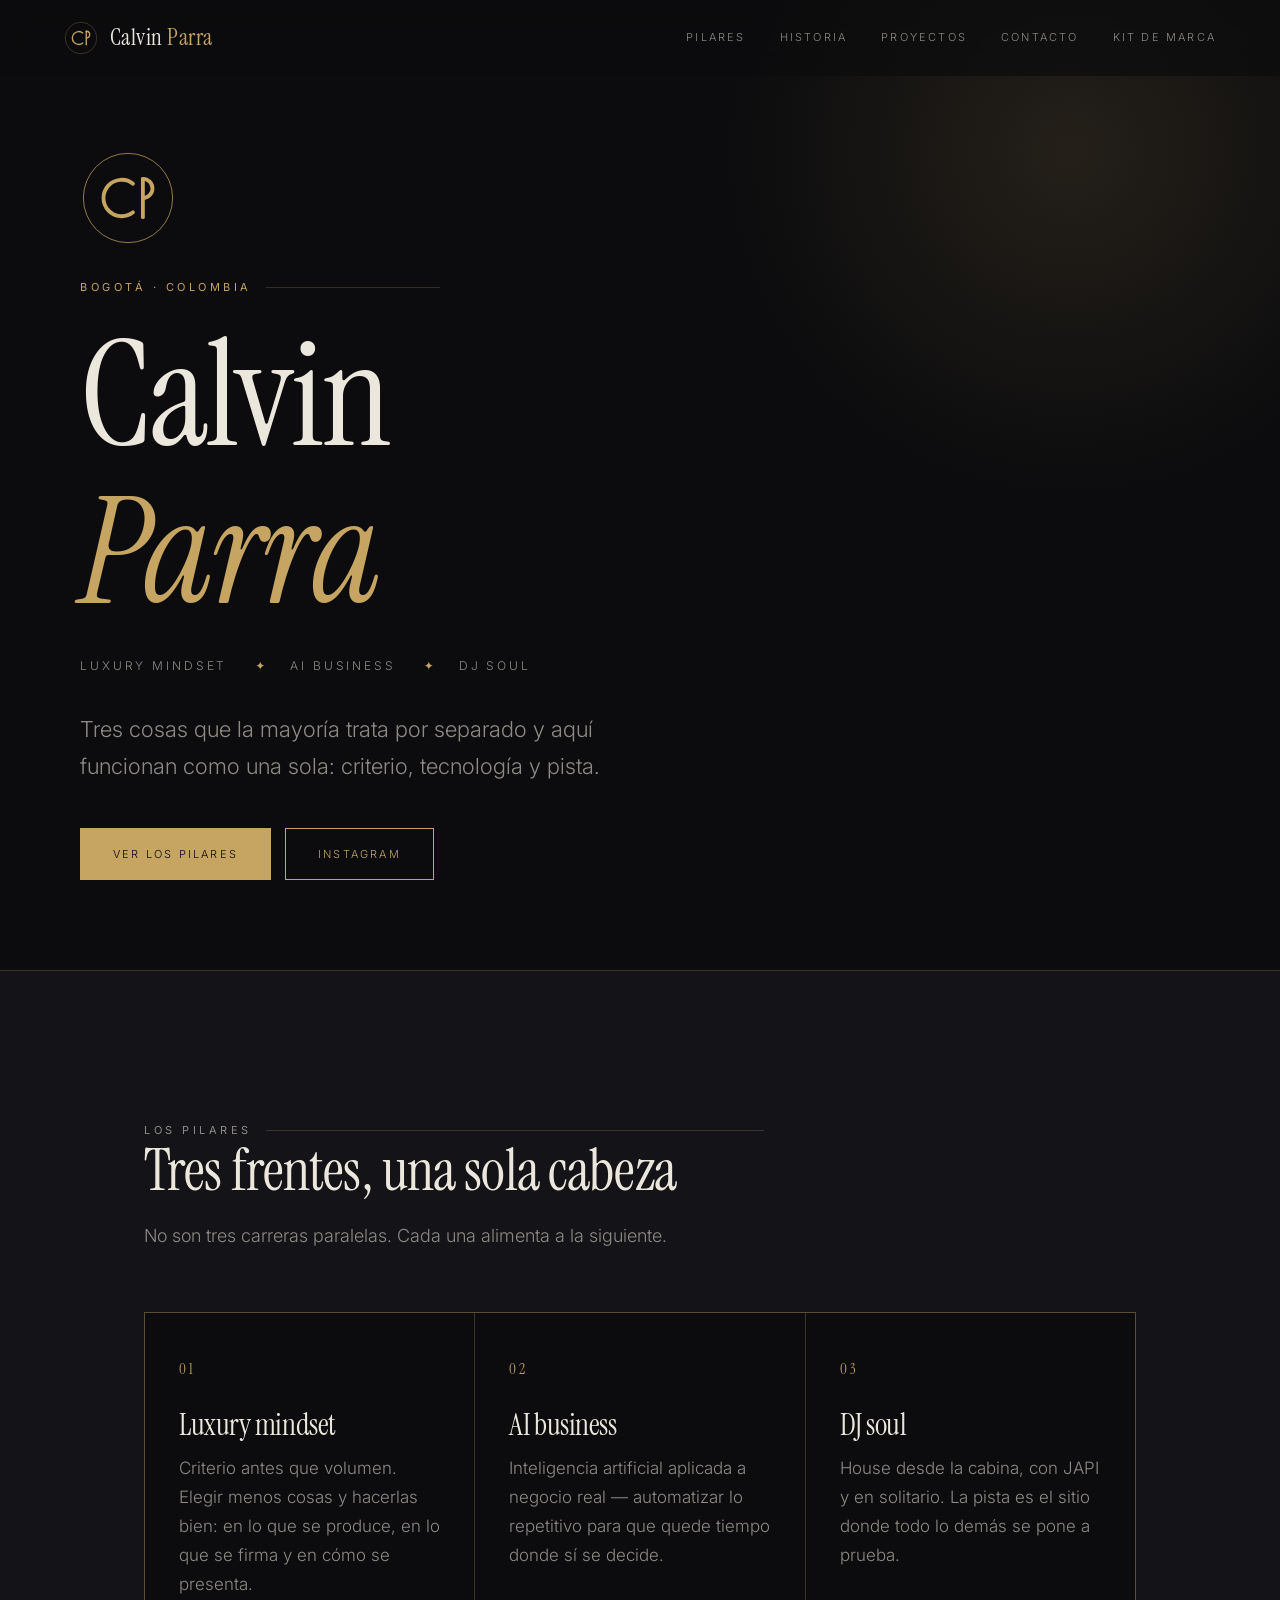
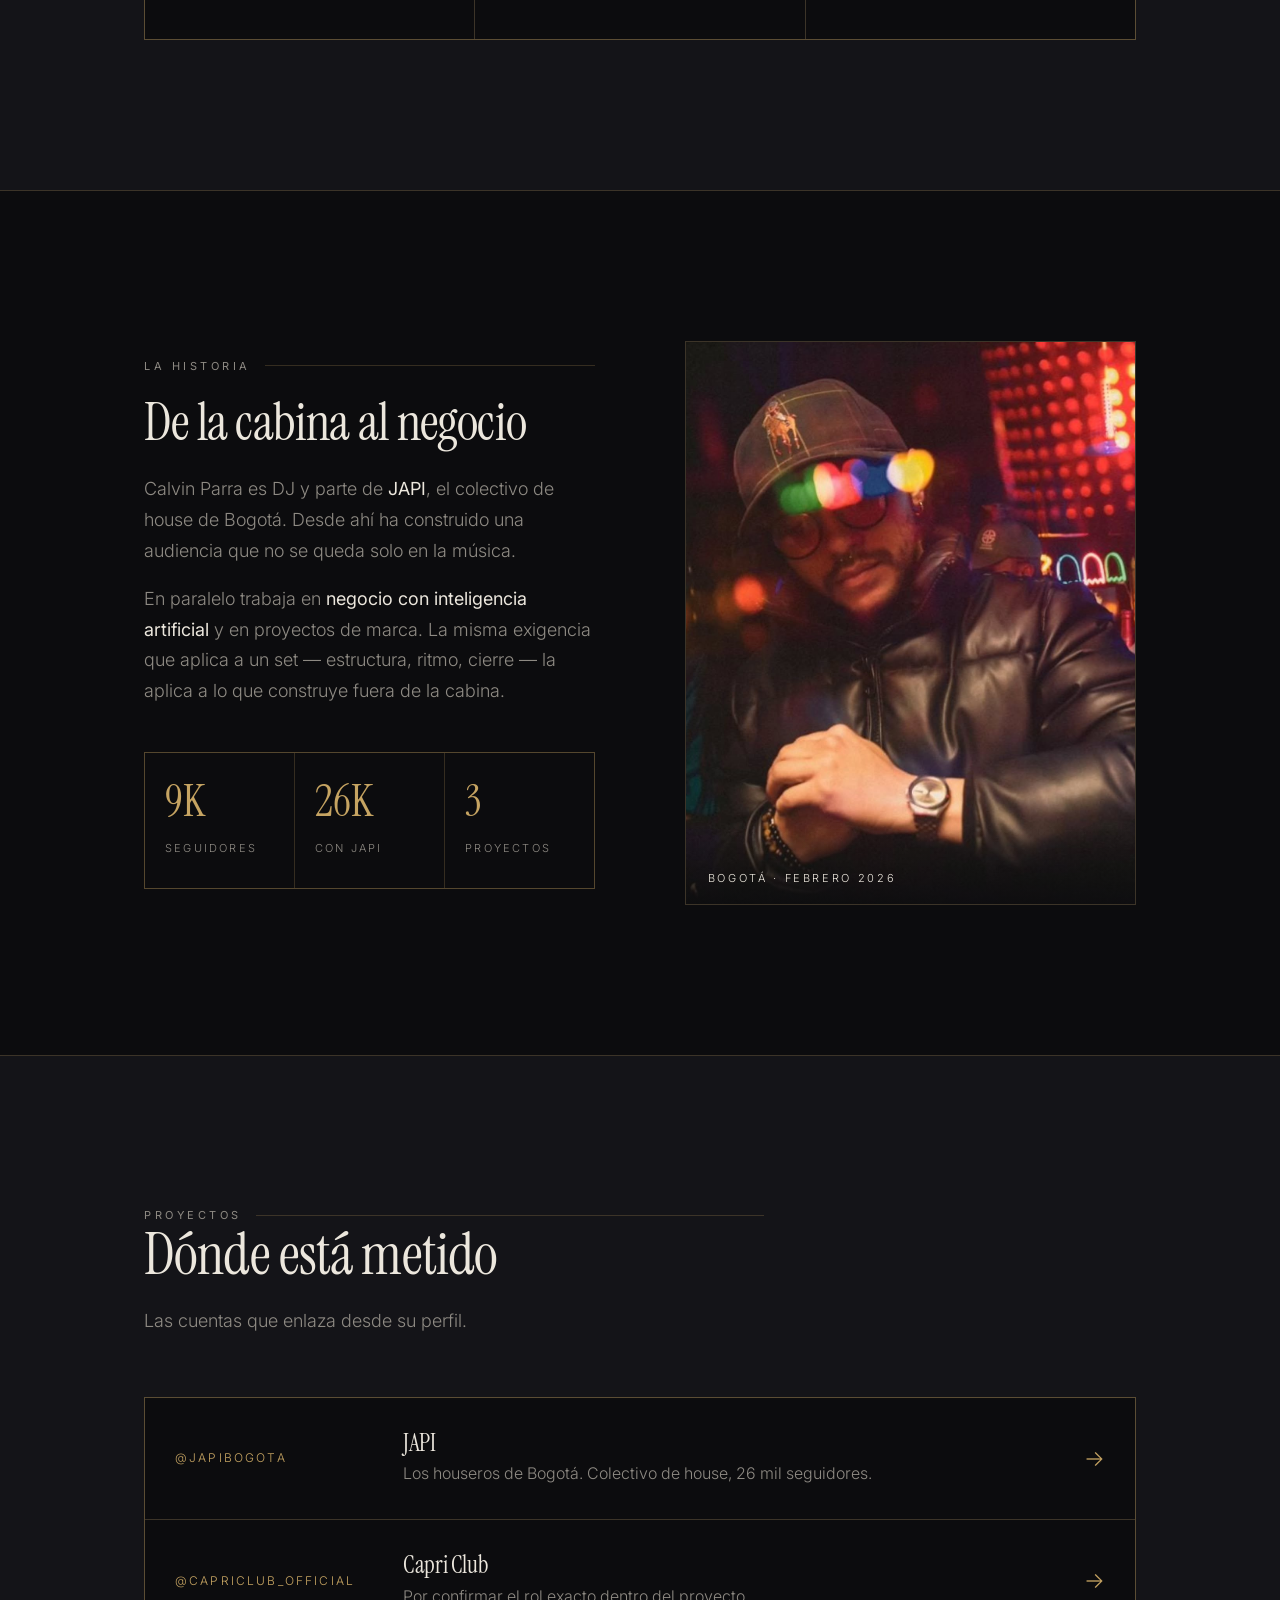
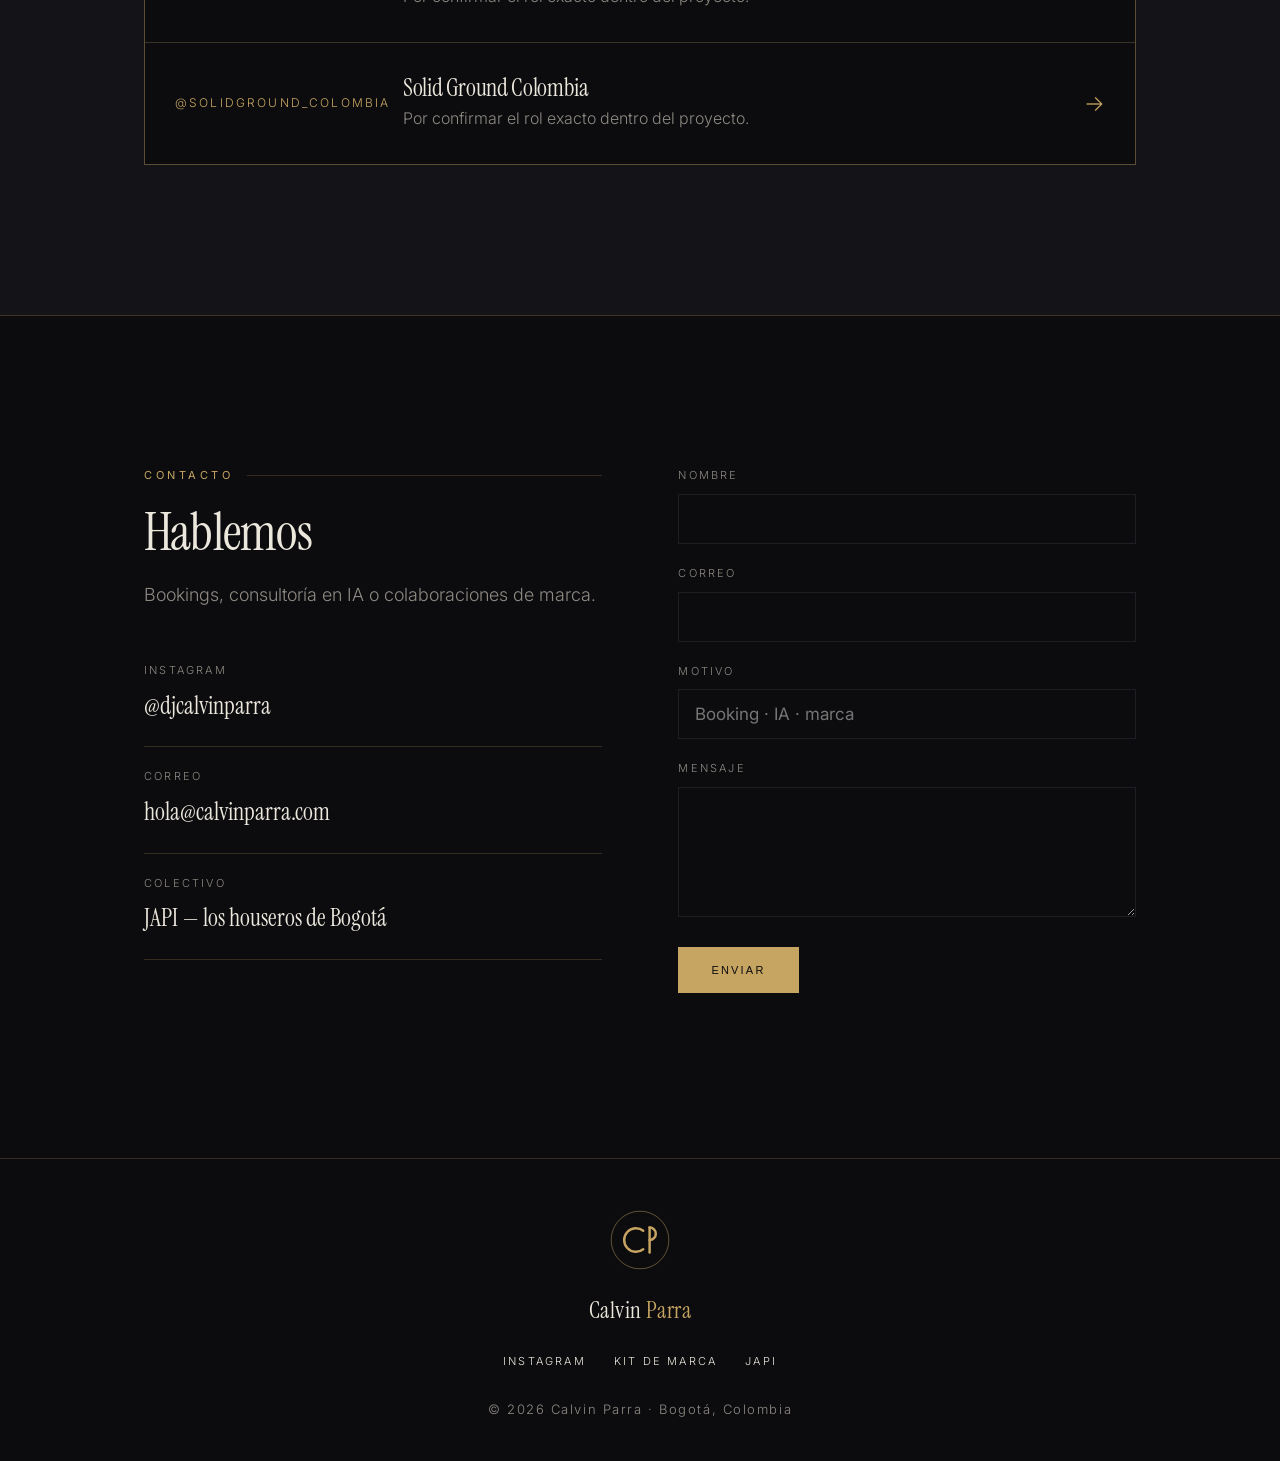
==== calvin/index.html @ d548ff66 "feat: webs de JAPI y Calvin Parra, con kit de marca JAPI: sitio del colectivo de house de Bogota, co" ====
<!DOCTYPE html>
<html lang="es">
<head>
<meta charset="utf-8">
<meta name="viewport" content="width=device-width, initial-scale=1">
<title>Calvin Parra — luxury mindset, AI business, DJ soul</title>
<meta name="description" content="Calvin Parra. Luxury mindset, AI business, DJ soul. Bogotá, Colombia.">
<meta name="theme-color" content="#0c0c0e">
<meta property="og:title" content="Calvin Parra">
<meta property="og:description" content="Luxury mindset · AI business · DJ soul.">
<meta property="og:image" content="assets/img/calvin-retrato.jpg">
<link rel="icon" href="assets/brand/cp-mark-gold.svg">
<link rel="preconnect" href="https://fonts.googleapis.com">
<link rel="preconnect" href="https://fonts.gstatic.com" crossorigin>
<link href="https://fonts.googleapis.com/css2?family=Instrument+Serif:ital@0;1&family=Inter:wght@200;300;400&display=swap" rel="stylesheet">
<link rel="stylesheet" href="assets/calvin.css?v=3">
</head>
<body>

<nav class="nav" id="nav">
  <a href="#top" class="brand brand-lockup"><img src="assets/brand/cp-monogram-gold.svg" alt=""><span>Calvin <em>Parra</em></span></a>
  <ul id="menu">
    <li><a href="#pilares">Pilares</a></li>
    <li><a href="#historia">Historia</a></li>
    <li><a href="#proyectos">Proyectos</a></li>
    <li><a href="#contacto">Contacto</a></li>
    <li><a href="marca.html">Kit de marca</a></li>
  </ul>
  <button class="nav-toggle" id="navToggle" aria-label="Abrir menú" aria-expanded="false">≡</button>
</nav>

<header class="hero" id="top">
  <div class="hero-glow"></div>
  <div class="hero-inner">
    <img src="assets/brand/cp-monogram-gold.svg" alt="Monograma CP" style="width:96px;margin-bottom:32px">
    <p class="eyebrow" style="max-width:360px">Bogotá · Colombia</p>
    <h1>Calvin<br><em>Parra</em></h1>
    <div class="pillars-line">
      <span>Luxury mindset</span>
      <span>AI business</span>
      <span>DJ soul</span>
    </div>
    <p class="lede">Tres cosas que la mayoría trata por separado y aquí funcionan como una sola: criterio, tecnología y pista.</p>
    <div class="hero-cta">
      <a href="#pilares" class="btn btn-solid">Ver los pilares</a>
      <a href="https://www.instagram.com/djcalvinparra/" class="btn" target="_blank" rel="noopener">Instagram</a>
    </div>
  </div>
</header>

<main>

<section id="pilares" class="alt">
  <div class="wrap">
    <div class="section-head reveal">
      <p class="eyebrow">Los pilares</p>
      <h2>Tres frentes, una sola cabeza</h2>
      <p>No son tres carreras paralelas. Cada una alimenta a la siguiente.</p>
    </div>
    <div class="pillars reveal">
      <article class="pillar">
        <span class="idx">01</span>
        <h3>Luxury mindset</h3>
        <p>Criterio antes que volumen. Elegir menos cosas y hacerlas bien: en lo que se produce, en lo que se firma y en cómo se presenta.</p>
      </article>
      <article class="pillar">
        <span class="idx">02</span>
        <h3>AI business</h3>
        <p>Inteligencia artificial aplicada a negocio real — automatizar lo repetitivo para que quede tiempo donde sí se decide.</p>
      </article>
      <article class="pillar">
        <span class="idx">03</span>
        <h3>DJ soul</h3>
        <p>House desde la cabina, con JAPI y en solitario. La pista es el sitio donde todo lo demás se pone a prueba.</p>
      </article>
    </div>
  </div>
</section>

<section id="historia">
  <div class="wrap bio">
    <div class="reveal">
      <p class="eyebrow">La historia</p>
      <h2 style="font-size:clamp(30px,5vw,52px);margin-bottom:24px">De la cabina al negocio</h2>
      <p>Calvin Parra es DJ y parte de <strong>JAPI</strong>, el colectivo de house de Bogotá. Desde ahí ha construido una audiencia que no se queda solo en la música.</p>
      <p>En paralelo trabaja en <strong>negocio con inteligencia artificial</strong> y en proyectos de marca. La misma exigencia que aplica a un set — estructura, ritmo, cierre — la aplica a lo que construye fuera de la cabina.</p>
      <div class="numbers">
        <div><span class="n">9K</span><span class="l">Seguidores</span></div>
        <div><span class="n">26K</span><span class="l">Con JAPI</span></div>
        <div><span class="n">3</span><span class="l">Proyectos</span></div>
      </div>
    </div>
    <figure class="portrait reveal">
      <img src="assets/img/calvin-retrato.jpg" alt="Calvin Parra en un bar, de noche, con chaqueta de cuero">
      <figcaption>Bogotá · febrero 2026</figcaption>
    </figure>
  </div>
</section>

<section id="proyectos" class="alt">
  <div class="wrap">
    <div class="section-head reveal">
      <p class="eyebrow">Proyectos</p>
      <h2>Dónde está metido</h2>
      <p>Las cuentas que enlaza desde su perfil.</p>
    </div>
    <div class="projects reveal">
      <a class="project" href="https://www.instagram.com/japibogota/" target="_blank" rel="noopener">
        <span class="handle">@japibogota</span>
        <div>
          <h3>JAPI</h3>
          <p>Los houseros de Bogotá. Colectivo de house, 26 mil seguidores.</p>
        </div>
        <span class="arrow">→</span>
      </a>
      <a class="project" href="https://www.instagram.com/capriclub_official/" target="_blank" rel="noopener">
        <span class="handle">@capriclub_official</span>
        <div>
          <h3>Capri Club</h3>
          <p>Por confirmar el rol exacto dentro del proyecto.</p>
        </div>
        <span class="arrow">→</span>
      </a>
      <a class="project" href="https://www.instagram.com/solidground_colombia/" target="_blank" rel="noopener">
        <span class="handle">@solidground_colombia</span>
        <div>
          <h3>Solid Ground Colombia</h3>
          <p>Por confirmar el rol exacto dentro del proyecto.</p>
        </div>
        <span class="arrow">→</span>
      </a>
    </div>
  </div>
</section>

<section id="contacto">
  <div class="wrap contact">
    <div class="reveal">
      <p class="eyebrow">Contacto</p>
      <h2 style="font-size:clamp(30px,5vw,52px);margin-bottom:20px">Hablemos</h2>
      <p style="color:var(--paper-dim)">Bookings, consultoría en IA o colaboraciones de marca.</p>
      <ul class="contact-list">
        <li><span>Instagram</span><a href="https://www.instagram.com/djcalvinparra/" target="_blank" rel="noopener">@djcalvinparra</a></li>
        <li><span>Correo</span><a href="mailto:hola@calvinparra.com">hola@calvinparra.com</a></li>
        <li><span>Colectivo</span><a href="../">JAPI — los houseros de Bogotá</a></li>
      </ul>
    </div>
    <form class="reveal" id="contactForm" novalidate>
      <div class="field">
        <label for="n">Nombre</label>
        <input id="n" name="nombre" type="text" required>
      </div>
      <div class="field">
        <label for="e">Correo</label>
        <input id="e" name="correo" type="email" required>
      </div>
      <div class="field">
        <label for="a">Motivo</label>
        <input id="a" name="motivo" type="text" placeholder="Booking · IA · marca">
      </div>
      <div class="field">
        <label for="m">Mensaje</label>
        <textarea id="m" name="mensaje"></textarea>
      </div>
      <button type="submit" class="btn btn-solid">Enviar</button>
      <p id="formNote" style="color:var(--paper-dim);font-size:15px;margin-top:14px"></p>
    </form>
  </div>
</section>

</main>

<footer>
  <div class="wrap">
    <img src="assets/brand/cp-monogram-gold.svg" alt="Monograma CP" style="width:62px;margin:0 auto 20px">
    <a href="#top" class="brand">Calvin <em>Parra</em></a>
    <div class="socials">
      <a href="https://www.instagram.com/djcalvinparra/" target="_blank" rel="noopener">Instagram</a>
      <a href="marca.html">Kit de marca</a>
      <a href="../">JAPI</a>
    </div>
    <small>© 2026 Calvin Parra · Bogotá, Colombia</small>
  </div>
</footer>

<script>
const nav = document.getElementById('nav');
const menu = document.getElementById('menu');
const toggle = document.getElementById('navToggle');

addEventListener('scroll', () => {
  nav.classList.toggle('scrolled', scrollY > 20);
}, { passive: true });

toggle.addEventListener('click', () => {
  const open = menu.classList.toggle('open');
  toggle.setAttribute('aria-expanded', String(open));
});

menu.addEventListener('click', e => {
  if (e.target.tagName === 'A') {
    menu.classList.remove('open');
    toggle.setAttribute('aria-expanded', 'false');
  }
});

const io = new IntersectionObserver(entries => {
  entries.forEach(entry => {
    if (entry.isIntersecting) {
      entry.target.classList.add('in');
      io.unobserve(entry.target);
    }
  });
}, { threshold: 0.12 });

document.querySelectorAll('.reveal').forEach((el, i) => {
  el.style.transitionDelay = (i % 3) * 90 + 'ms';
  io.observe(el);
});

document.getElementById('contactForm').addEventListener('submit', e => {
  e.preventDefault();
  document.getElementById('formNote').textContent =
    'El formulario todavía no está conectado a un backend.';
});
</script>

</body>
</html>
---- calvin/assets/calvin.css ----
:root {
  --ink: #0c0c0e;
  --ink-2: #141418;
  --ink-3: #1e1e24;
  --gold: #c6a462;
  --gold-soft: rgba(198, 164, 98, 0.22);
  --paper: #ece7dd;
  --paper-dim: #8e8a83;
  --maxw: 1120px;
  --gut: clamp(20px, 5vw, 64px);
}

*,
*::before,
*::after {
  box-sizing: border-box;
}

html {
  scroll-behavior: smooth;
}

body {
  margin: 0;
  background: var(--ink);
  color: var(--paper);
  font-family: "Inter", system-ui, -apple-system, sans-serif;
  font-size: 18px;
  line-height: 1.7;
  font-weight: 300;
  -webkit-font-smoothing: antialiased;
  overflow-x: hidden;
}

h1,
h2,
h3 {
  font-family: "Instrument Serif", Georgia, "Times New Roman", serif;
  font-weight: 400;
  line-height: 1.06;
  letter-spacing: -0.015em;
  margin: 0;
}

a {
  color: inherit;
  text-decoration: none;
}

img {
  max-width: 100%;
  display: block;
}

.wrap {
  max-width: var(--maxw);
  margin-inline: auto;
  padding-inline: var(--gut);
}

.eyebrow {
  font-size: 11px;
  letter-spacing: 0.32em;
  text-transform: uppercase;
  color: var(--gold);
  font-weight: 400;
  margin: 0 0 20px;
  display: flex;
  align-items: center;
  gap: 14px;
}

.eyebrow::after {
  content: "";
  flex: 1;
  height: 1px;
  background: var(--gold-soft);
}

.btn {
  display: inline-block;
  font-size: 11px;
  letter-spacing: 0.2em;
  text-transform: uppercase;
  padding: 16px 32px;
  border: 1px solid var(--gold);
  color: var(--gold);
  background: transparent;
  cursor: pointer;
  transition: background 0.25s, color 0.25s;
}

.btn:hover {
  background: var(--gold);
  color: var(--ink);
}

.btn-solid {
  background: var(--gold);
  color: var(--ink);
}

.btn-solid:hover {
  background: transparent;
  color: var(--gold);
}

/* nav */
.nav {
  position: fixed;
  inset: 0 0 auto 0;
  z-index: 50;
  display: flex;
  align-items: center;
  justify-content: space-between;
  gap: 24px;
  padding: 18px var(--gut);
  background: rgba(12, 12, 14, 0.7);
  backdrop-filter: blur(14px);
  border-bottom: 1px solid transparent;
  transition: border-color 0.3s, background 0.3s;
}

.nav.scrolled {
  border-bottom-color: var(--gold-soft);
  background: rgba(12, 12, 14, 0.94);
}

.brand {
  font-family: "Instrument Serif", serif;
  font-size: 23px;
  letter-spacing: 0.02em;
}

.brand em {
  font-style: normal;
  color: var(--gold);
}

.brand-lockup {
  display: flex;
  align-items: center;
  gap: 12px;
}

.brand-lockup img {
  width: 34px;
  height: 34px;
}

.nav ul {
  display: flex;
  gap: 34px;
  list-style: none;
  margin: 0;
  padding: 0;
  font-size: 11px;
  letter-spacing: 0.2em;
  text-transform: uppercase;
}

.nav ul a {
  color: var(--paper-dim);
  padding: 6px 0;
  border-bottom: 1px solid transparent;
  transition: color 0.2s, border-color 0.2s;
}

.nav ul a:hover {
  color: var(--gold);
  border-bottom-color: var(--gold);
}

.nav-toggle {
  display: none;
  background: none;
  border: 1px solid var(--gold-soft);
  color: var(--gold);
  width: 42px;
  height: 42px;
  font-size: 18px;
  cursor: pointer;
}

/* hero */
.hero {
  position: relative;
  min-height: 100svh;
  display: grid;
  align-items: center;
  padding: 150px var(--gut) 90px;
  overflow: hidden;
}

.hero-inner {
  max-width: var(--maxw);
  margin-inline: auto;
  width: 100%;
  position: relative;
}

.hero-glow {
  position: absolute;
  width: 780px;
  height: 780px;
  top: -240px;
  right: -180px;
  background: radial-gradient(circle, rgba(198, 164, 98, 0.13), transparent 62%);
  pointer-events: none;
}

.hero h1 {
  font-size: clamp(52px, 13vw, 148px);
  margin-bottom: 26px;
}

.hero h1 em {
  font-style: italic;
  color: var(--gold);
}

.pillars-line {
  display: flex;
  flex-wrap: wrap;
  gap: 10px 22px;
  font-size: 12px;
  letter-spacing: 0.24em;
  text-transform: uppercase;
  color: var(--paper-dim);
  margin-bottom: 34px;
}

.pillars-line span:not(:last-child)::after {
  content: " ✦";
  color: var(--gold);
  margin-left: 22px;
}

.hero p.lede {
  color: var(--paper-dim);
  font-size: clamp(18px, 2.1vw, 22px);
  max-width: 560px;
  margin: 0 0 42px;
}

.hero-cta {
  display: flex;
  gap: 14px;
  flex-wrap: wrap;
}

/* secciones */
section {
  position: relative;
  padding: clamp(80px, 12vw, 150px) 0;
}

.alt {
  background: var(--ink-2);
  border-block: 1px solid var(--gold-soft);
}

.section-head {
  max-width: 620px;
  margin-bottom: 60px;
}

.section-head h2 {
  font-size: clamp(32px, 5.4vw, 58px);
  margin-bottom: 20px;
}

.section-head p {
  color: var(--paper-dim);
  margin: 0;
}

/* pilares */
.pillars {
  display: grid;
  grid-template-columns: repeat(auto-fit, minmax(270px, 1fr));
  gap: 1px;
  background: var(--gold-soft);
  border: 1px solid var(--gold-soft);
}

.pillar {
  background: var(--ink);
  padding: 44px 34px 40px;
  transition: background 0.25s;
}

.pillar:hover {
  background: var(--ink-3);
}

.pillar .idx {
  font-family: "Instrument Serif", serif;
  font-size: 15px;
  color: var(--gold);
  letter-spacing: 0.2em;
  display: block;
  margin-bottom: 26px;
}

.pillar h3 {
  font-size: 30px;
  margin-bottom: 14px;
}

.pillar p {
  color: var(--paper-dim);
  font-size: 17px;
  margin: 0;
}

/* bio */
.bio {
  display: grid;
  grid-template-columns: 1fr 1fr;
  gap: clamp(34px, 7vw, 90px);
  align-items: center;
}

.bio p {
  color: var(--paper-dim);
}

.bio p strong {
  color: var(--paper);
  font-weight: 400;
}

.portrait {
  position: relative;
  aspect-ratio: 4 / 5;
  border: 1px solid var(--gold-soft);
  background: var(--ink-2);
  overflow: hidden;
  margin: 0;
}

.portrait img {
  width: 100%;
  height: 100%;
  object-fit: cover;
  object-position: 38% center;
}

.portrait figcaption {
  position: absolute;
  left: 0;
  right: 0;
  bottom: 0;
  padding: 44px 22px 16px;
  font-size: 11px;
  letter-spacing: 0.24em;
  text-transform: uppercase;
  color: var(--paper);
  background: linear-gradient(to top, rgba(12, 12, 14, 0.88), transparent);
}

.numbers {
  display: grid;
  grid-template-columns: repeat(3, 1fr);
  gap: 1px;
  background: var(--gold-soft);
  margin-top: 46px;
  border: 1px solid var(--gold-soft);
}

.numbers div {
  background: var(--ink);
  padding: 26px 20px;
}

.numbers .n {
  font-family: "Instrument Serif", serif;
  font-size: clamp(30px, 4.4vw, 44px);
  color: var(--gold);
  display: block;
  line-height: 1;
  margin-bottom: 8px;
}

.numbers .l {
  font-size: 11px;
  letter-spacing: 0.2em;
  text-transform: uppercase;
  color: var(--paper-dim);
}

/* proyectos */
.projects {
  display: grid;
  gap: 1px;
  background: var(--gold-soft);
  border: 1px solid var(--gold-soft);
}

.project {
  background: var(--ink);
  display: grid;
  grid-template-columns: 200px 1fr auto;
  gap: 28px;
  align-items: center;
  padding: 32px 30px;
  transition: background 0.25s;
}

.project:hover {
  background: var(--ink-3);
}

.project .handle {
  font-size: 12px;
  letter-spacing: 0.18em;
  text-transform: uppercase;
  color: var(--gold);
}

.project h3 {
  font-size: 24px;
  margin-bottom: 5px;
}

.project p {
  color: var(--paper-dim);
  font-size: 16px;
  margin: 0;
}

.project .arrow {
  font-size: 22px;
  color: var(--gold);
}

/* contacto */
.contact {
  display: grid;
  grid-template-columns: 1fr 1fr;
  gap: clamp(34px, 6vw, 80px);
  align-items: start;
}

.field {
  margin-bottom: 20px;
}

.field label {
  display: block;
  font-size: 11px;
  letter-spacing: 0.2em;
  text-transform: uppercase;
  color: var(--paper-dim);
  margin-bottom: 9px;
}

.field input,
.field textarea {
  width: 100%;
  background: var(--ink);
  border: 1px solid var(--ink-3);
  color: var(--paper);
  font-family: inherit;
  font-size: 17px;
  padding: 14px 16px;
  border-radius: 0;
  transition: border-color 0.2s;
}

.field input:focus,
.field textarea:focus {
  outline: none;
  border-color: var(--gold);
}

.field textarea {
  min-height: 130px;
  resize: vertical;
}

.contact-list {
  list-style: none;
  padding: 0;
  margin: 30px 0 0;
}

.contact-list li {
  padding: 20px 0;
  border-bottom: 1px solid var(--gold-soft);
}

.contact-list span {
  display: block;
  font-size: 11px;
  letter-spacing: 0.2em;
  text-transform: uppercase;
  color: var(--paper-dim);
  margin-bottom: 6px;
}

.contact-list a,
.contact-list p {
  font-family: "Instrument Serif", serif;
  font-size: 24px;
  margin: 0;
}

.contact-list a:hover {
  color: var(--gold);
}

/* footer */
footer {
  border-top: 1px solid var(--gold-soft);
  padding: 50px 0 38px;
  text-align: center;
}

footer .brand {
  display: inline-block;
  margin-bottom: 22px;
}

.socials {
  display: flex;
  justify-content: center;
  gap: 28px;
  font-size: 11px;
  letter-spacing: 0.2em;
  text-transform: uppercase;
  margin-bottom: 22px;
  flex-wrap: wrap;
}

.socials a:hover {
  color: var(--gold);
}

footer small {
  color: var(--paper-dim);
  font-size: 13px;
  letter-spacing: 0.12em;
}

/* reveal */
.reveal {
  opacity: 0;
  transform: translateY(26px);
  transition: opacity 0.75s ease, transform 0.75s ease;
}

.reveal.in {
  opacity: 1;
  transform: none;
}

@media (prefers-reduced-motion: reduce) {
  .reveal {
    opacity: 1;
    transform: none;
    transition: none;
  }
}

/* responsive */
@media (max-width: 900px) {
  .bio,
  .contact {
    grid-template-columns: 1fr;
  }

  .portrait {
    order: -1;
    max-width: 340px;
    margin-inline: auto;
  }

  .project {
    grid-template-columns: 1fr auto;
  }

  .project .handle {
    grid-column: 1 / -1;
  }

  .nav-toggle {
    display: block;
  }

  .nav ul {
    position: absolute;
    top: 100%;
    left: 0;
    right: 0;
    flex-direction: column;
    gap: 0;
    background: rgba(12, 12, 14, 0.98);
    border-bottom: 1px solid var(--gold-soft);
    padding: 10px var(--gut) 24px;
    display: none;
  }

  .nav ul.open {
    display: flex;
  }

  .nav ul a {
    display: block;
    padding: 15px 0;
  }
}
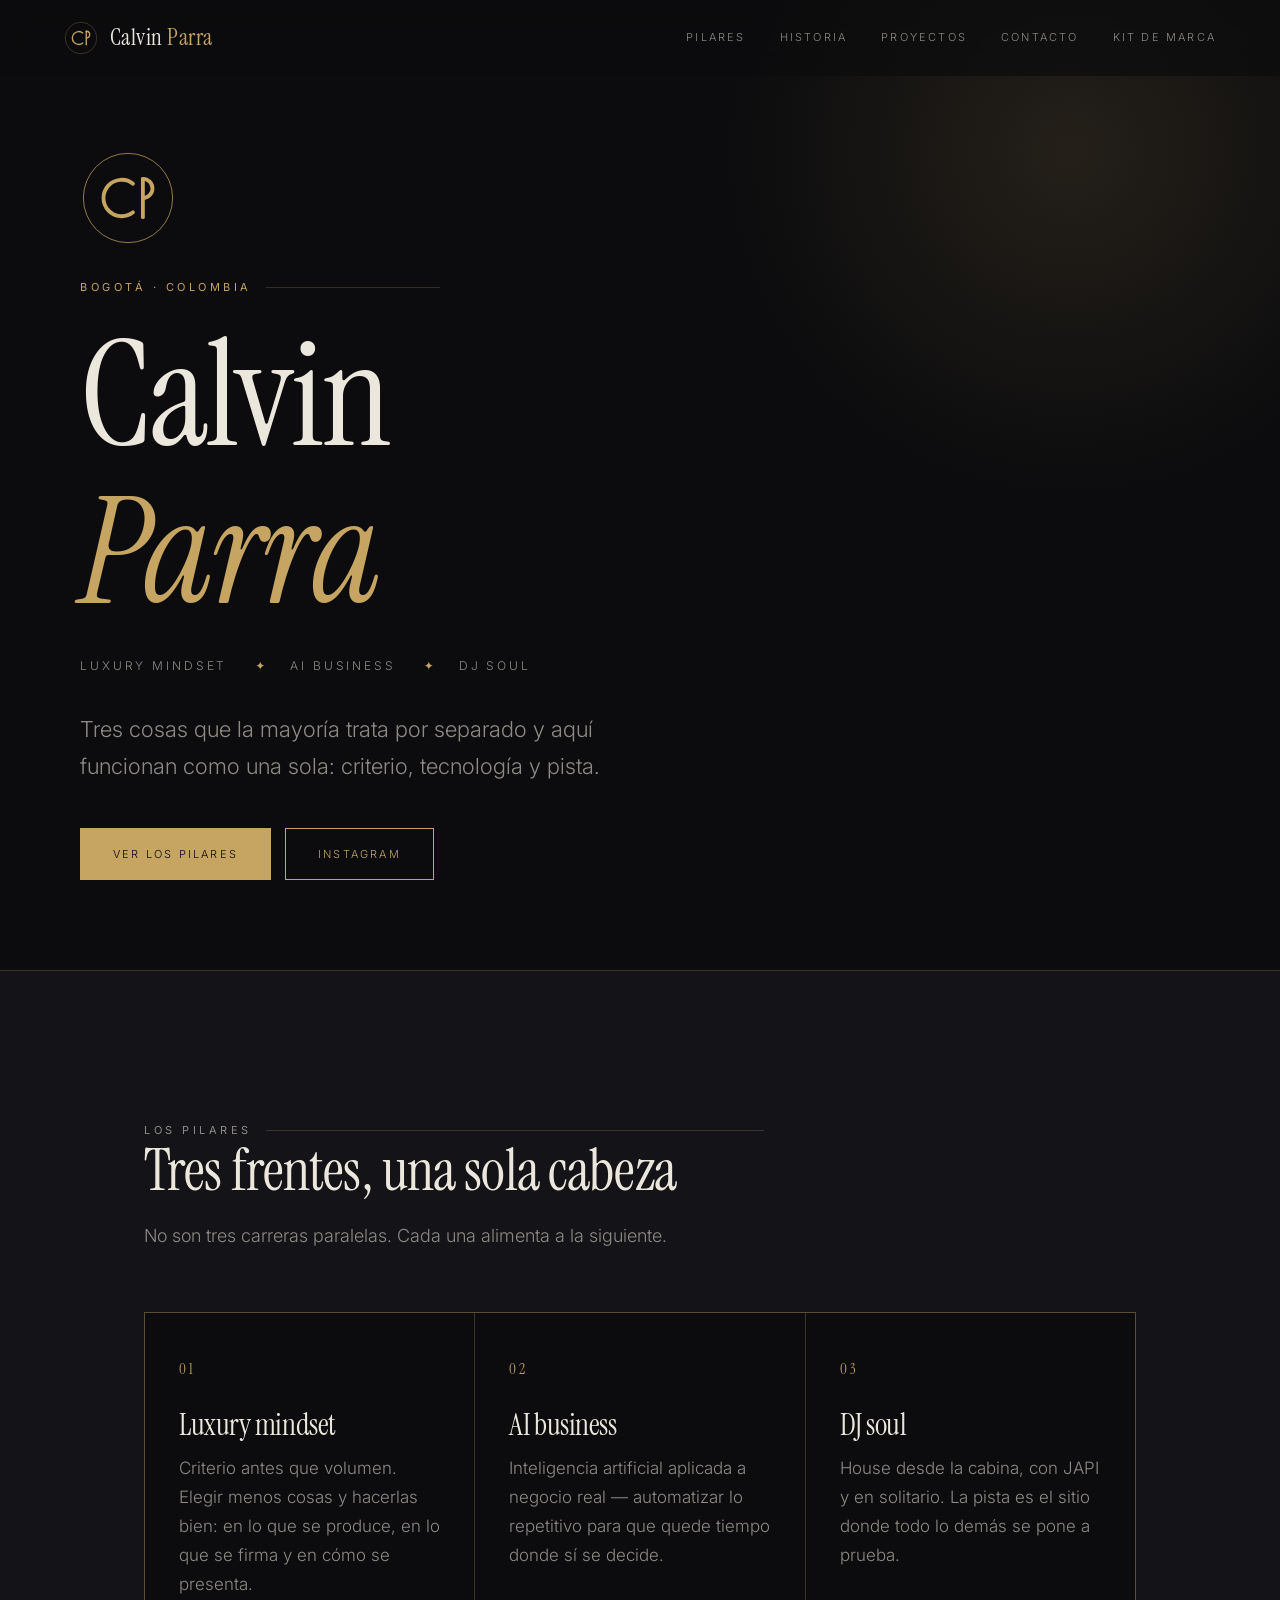
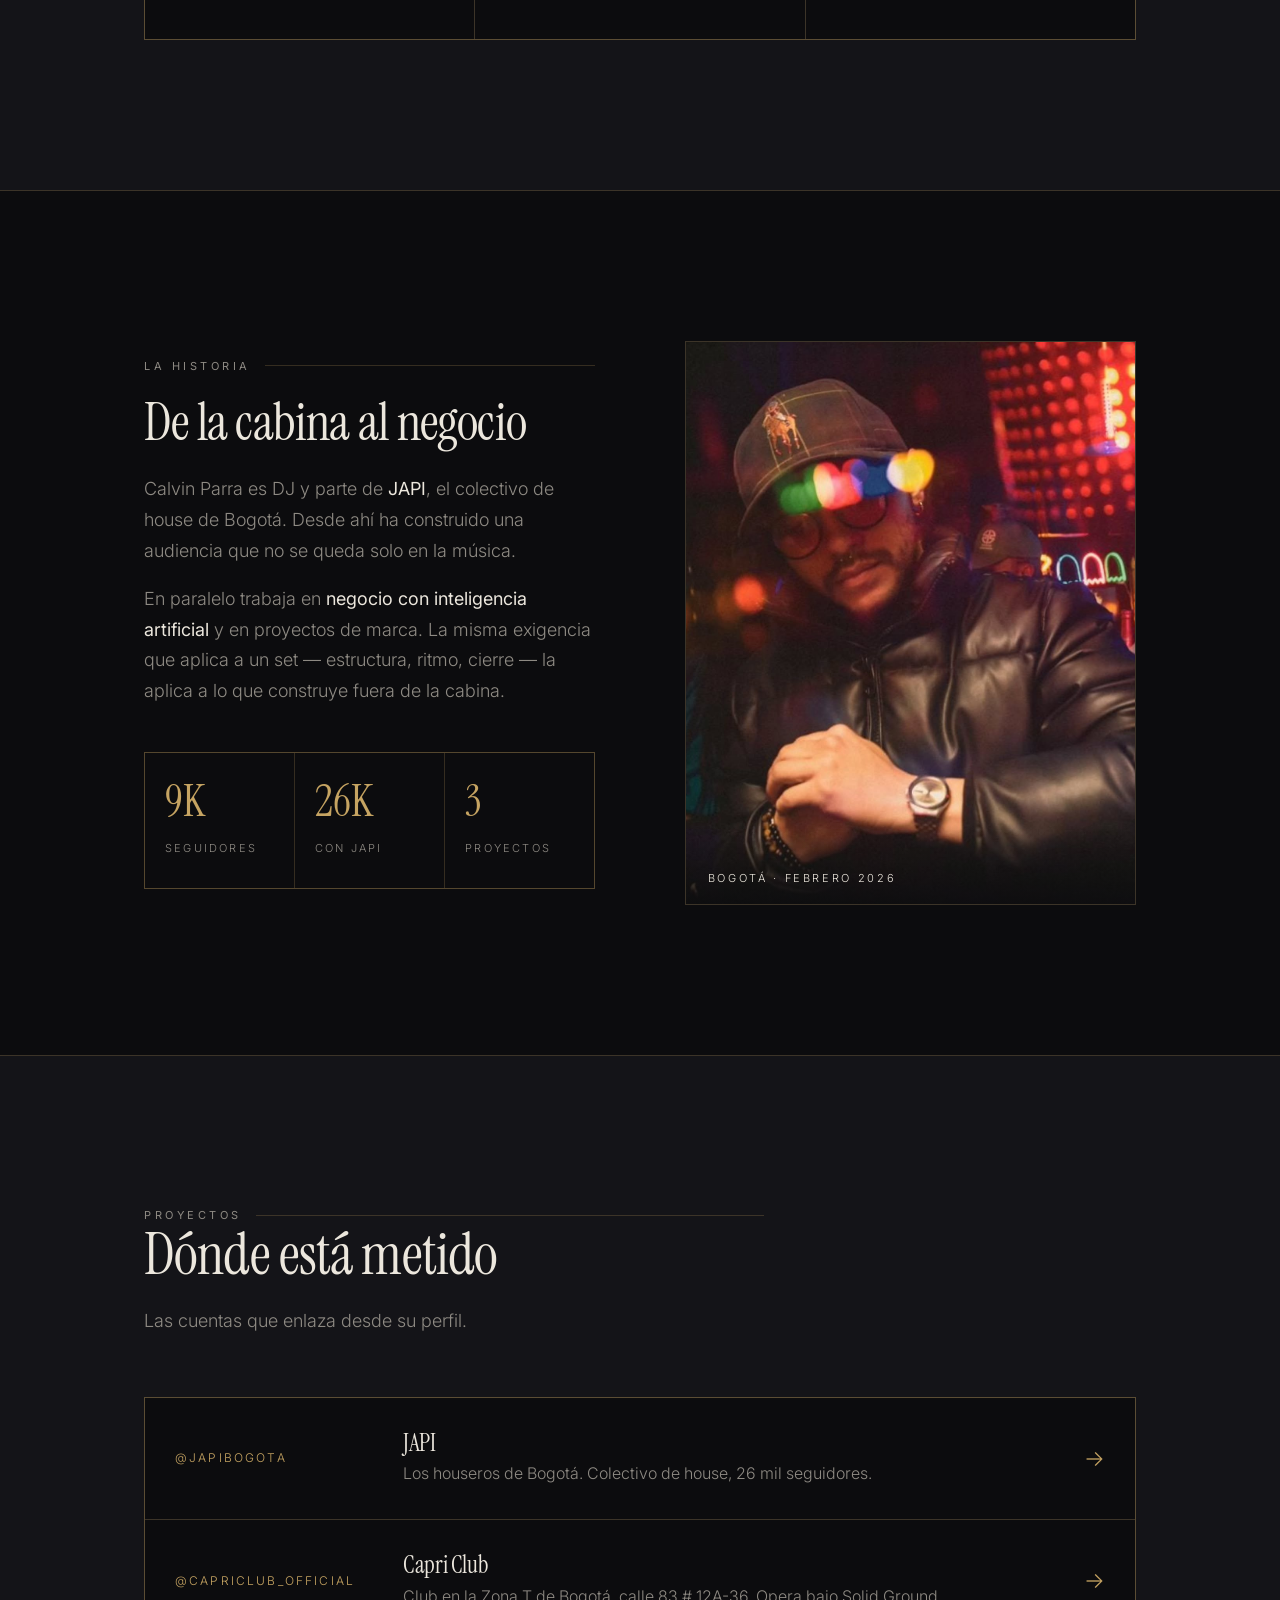
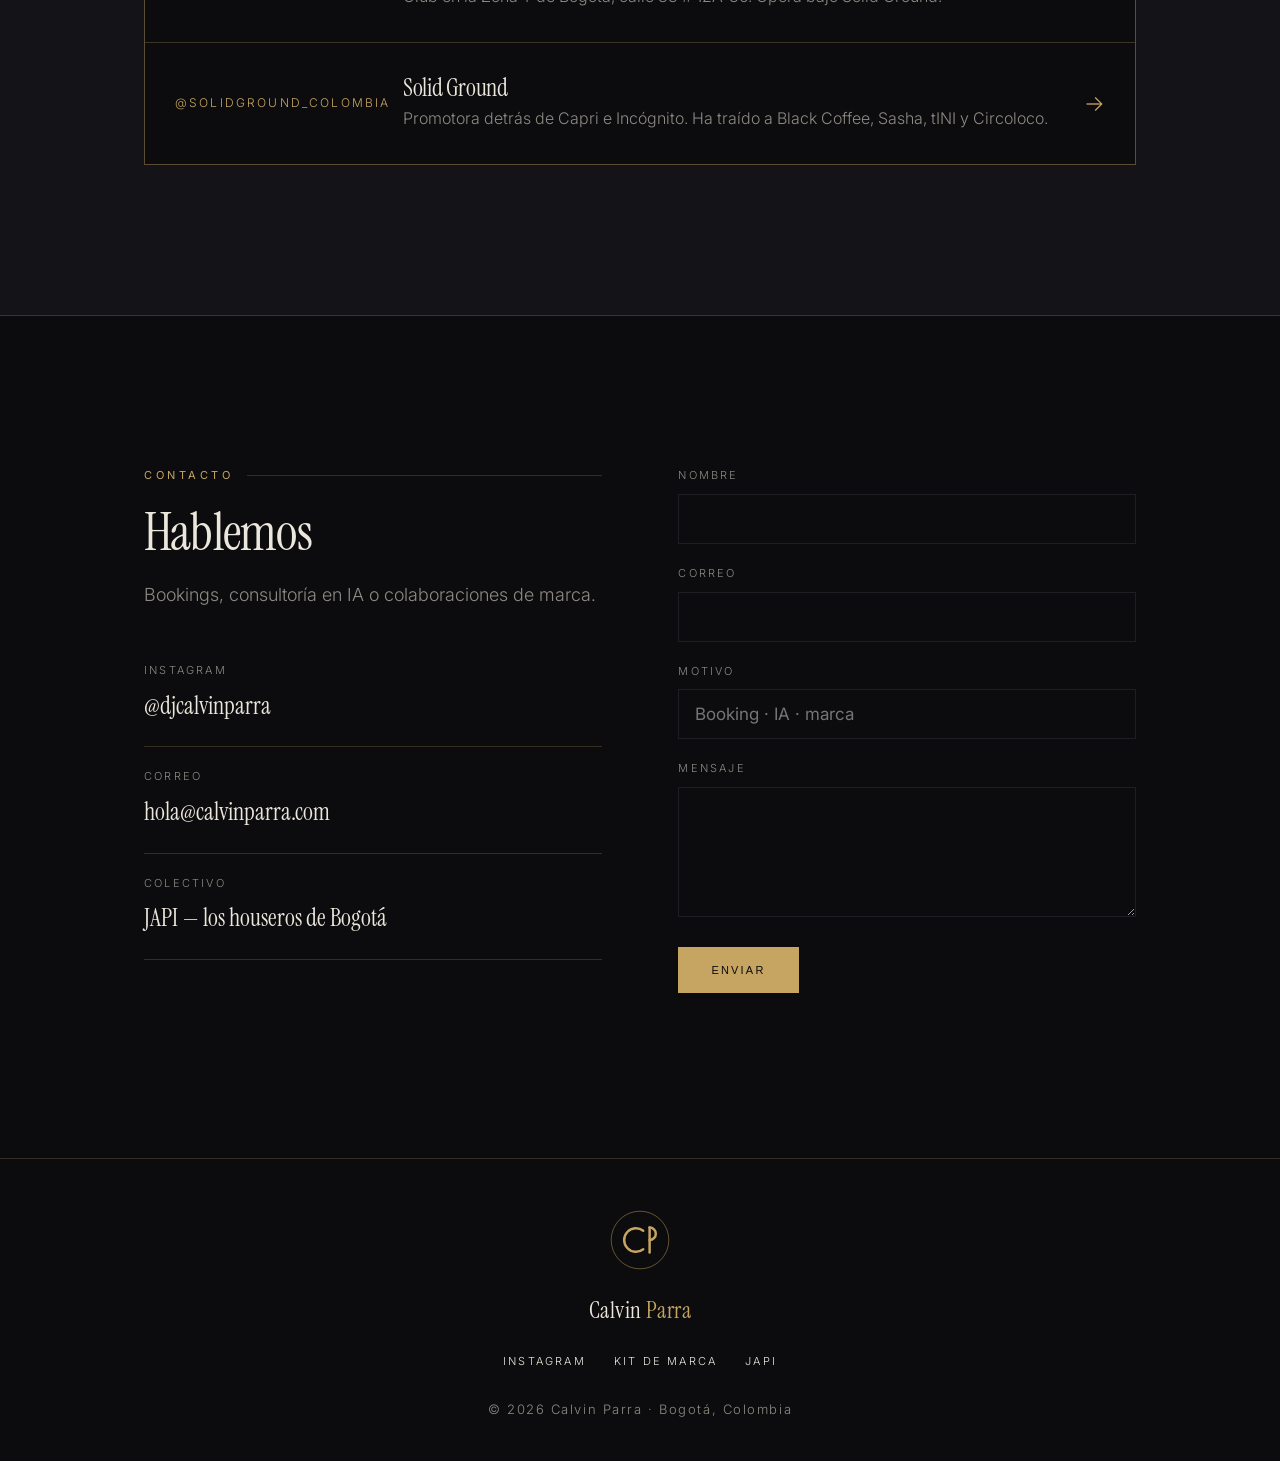
==== commit 247da38d: "fix: datos reales del colectivo, formularios vivos y licencias de fuentes Sustituye los "por confirm" ====
--- a/calvin/index.html
+++ b/calvin/index.html
@@ -117,15 +117,15 @@
         <span class="handle">@capriclub_official</span>
         <div>
           <h3>Capri Club</h3>
-          <p>Por confirmar el rol exacto dentro del proyecto.</p>
+          <p>Club en la Zona T de Bogotá, calle 83 # 12A-36. Opera bajo Solid Ground.</p>
         </div>
         <span class="arrow">→</span>
       </a>
       <a class="project" href="https://www.instagram.com/solidground_colombia/" target="_blank" rel="noopener">
         <span class="handle">@solidground_colombia</span>
         <div>
-          <h3>Solid Ground Colombia</h3>
-          <p>Por confirmar el rol exacto dentro del proyecto.</p>
+          <h3>Solid Ground</h3>
+          <p>Promotora detrás de Capri e Incógnito. Ha traído a Black Coffee, Sasha, tINI y Circoloco.</p>
         </div>
         <span class="arrow">→</span>
       </a>
@@ -218,10 +218,30 @@
   io.observe(el);
 });
 
+const DESTINO = 'hola@calvinparra.com';
+
 document.getElementById('contactForm').addEventListener('submit', e => {
   e.preventDefault();
-  document.getElementById('formNote').textContent =
-    'El formulario todavía no está conectado a un backend.';
+  const form = e.target;
+  const nota = document.getElementById('formNote');
+  const val = id => form.querySelector('#' + id).value.trim();
+
+  if (!val('n') || !val('e')) {
+    nota.textContent = 'Falta tu nombre o tu correo.';
+    return;
+  }
+
+  const asunto = val('a') ? `Calvin Parra · ${val('a')}` : 'Calvin Parra · contacto desde la web';
+  const cuerpo = [
+    `Nombre: ${val('n')}`,
+    `Correo: ${val('e')}`,
+    val('a') ? `Motivo: ${val('a')}` : null,
+    '',
+    val('m') || '(sin mensaje)'
+  ].filter(l => l !== null).join('\n');
+
+  location.href = `mailto:${DESTINO}?subject=${encodeURIComponent(asunto)}&body=${encodeURIComponent(cuerpo)}`;
+  nota.textContent = `Se abrió tu correo con el mensaje listo para ${DESTINO}. Si no pasó nada, escribe directo a esa dirección.`;
 });
 </script>
 
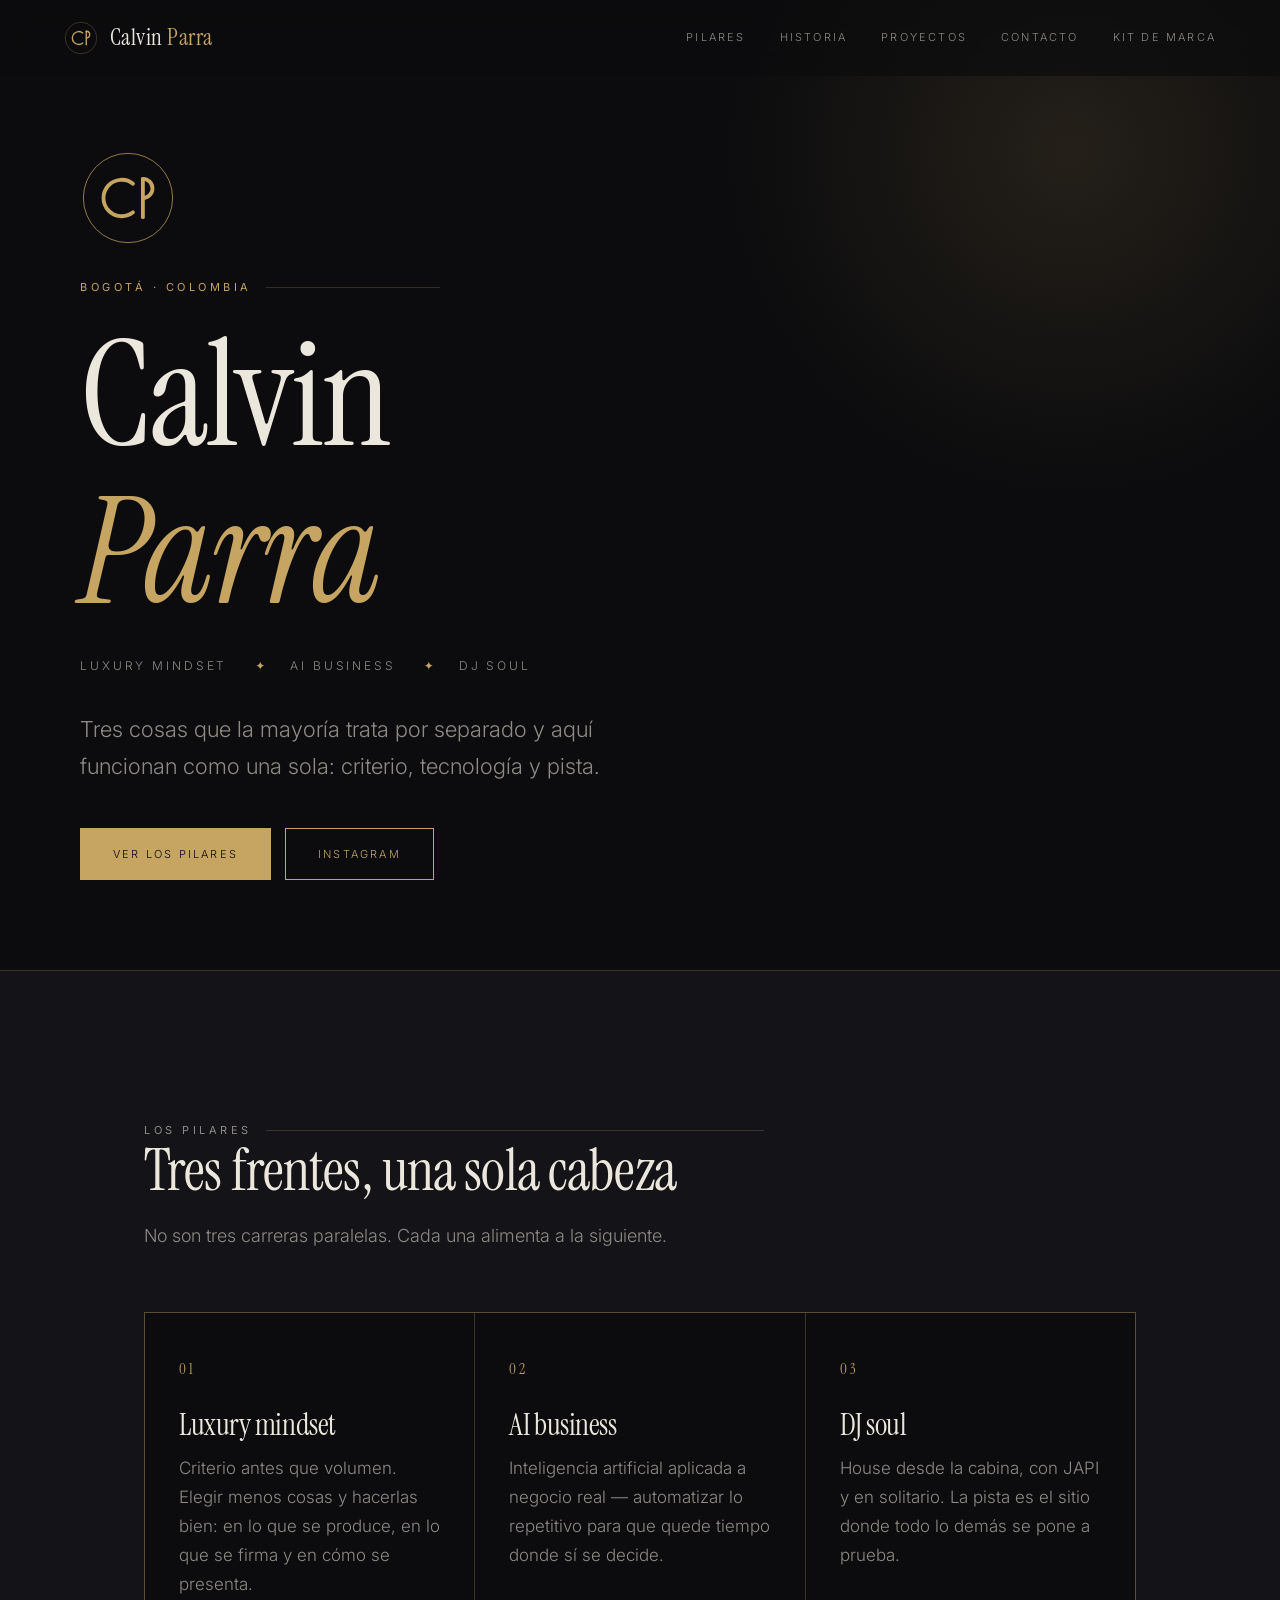
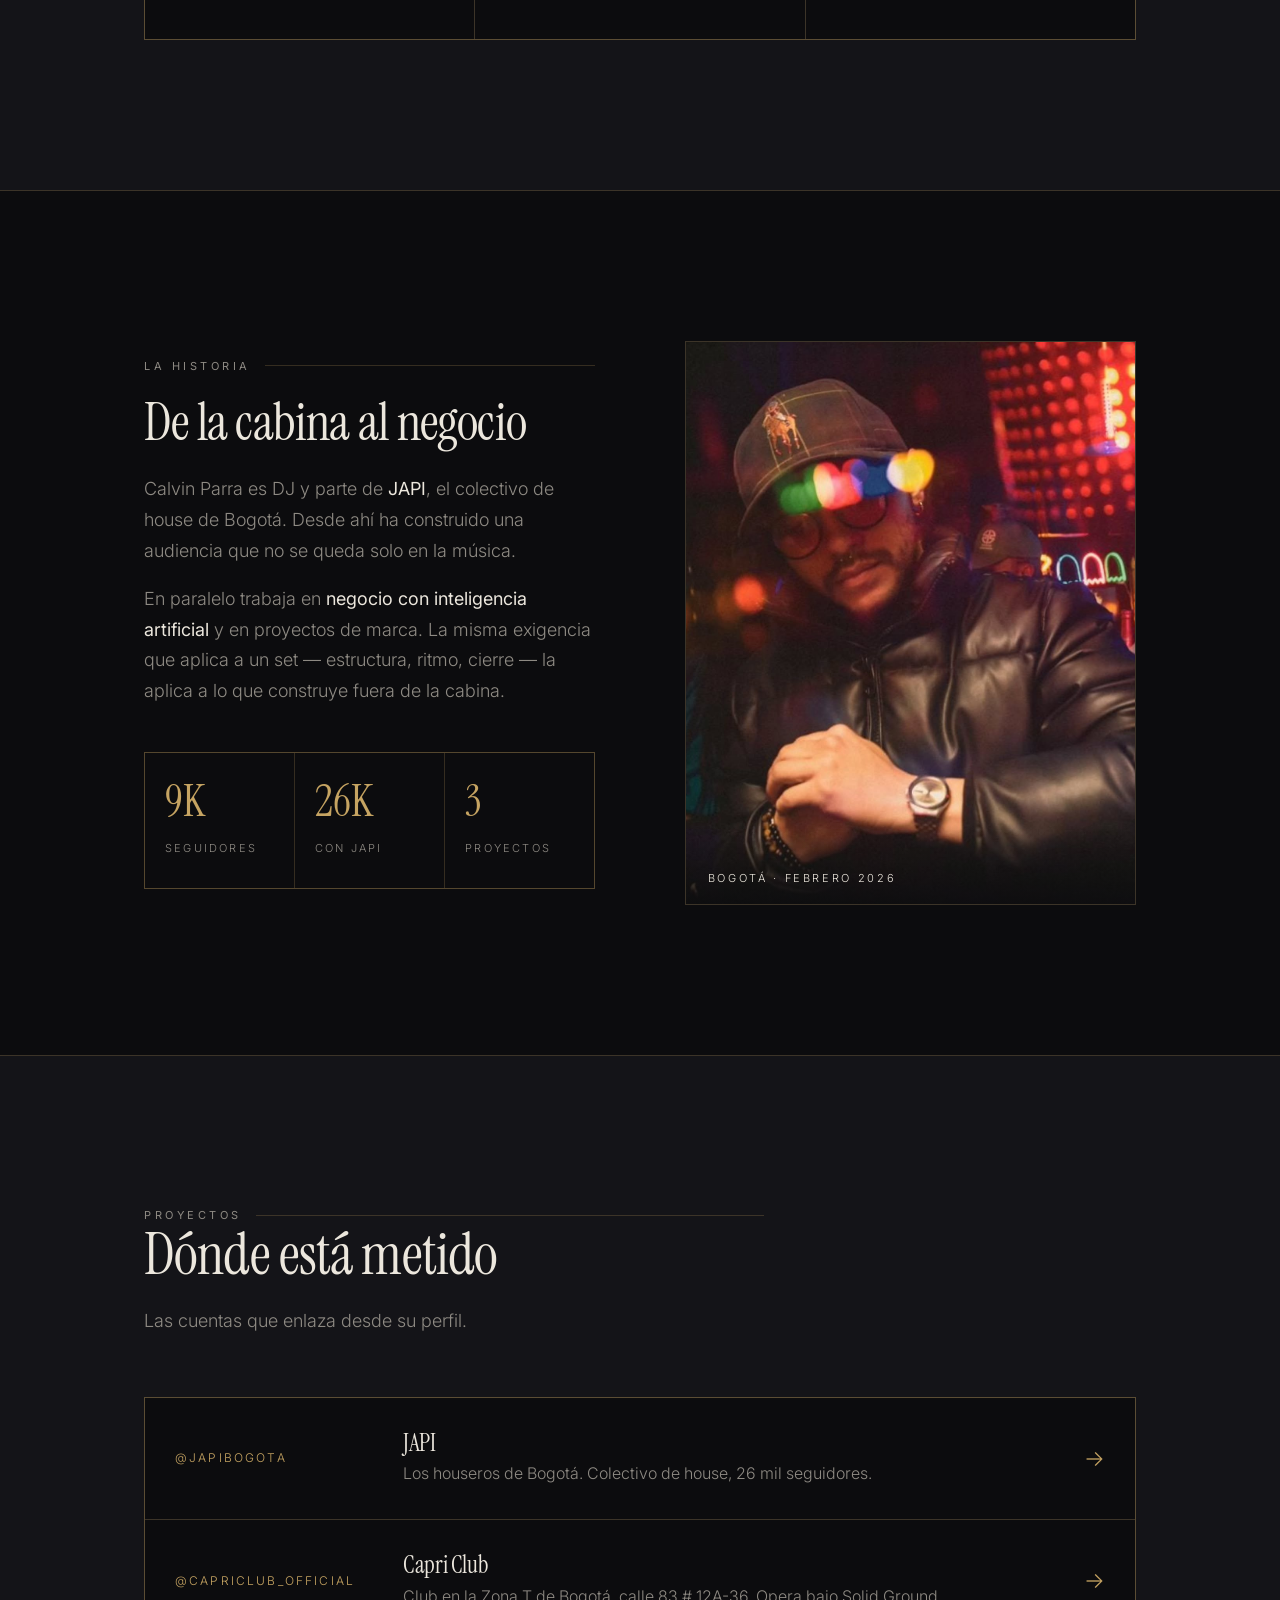
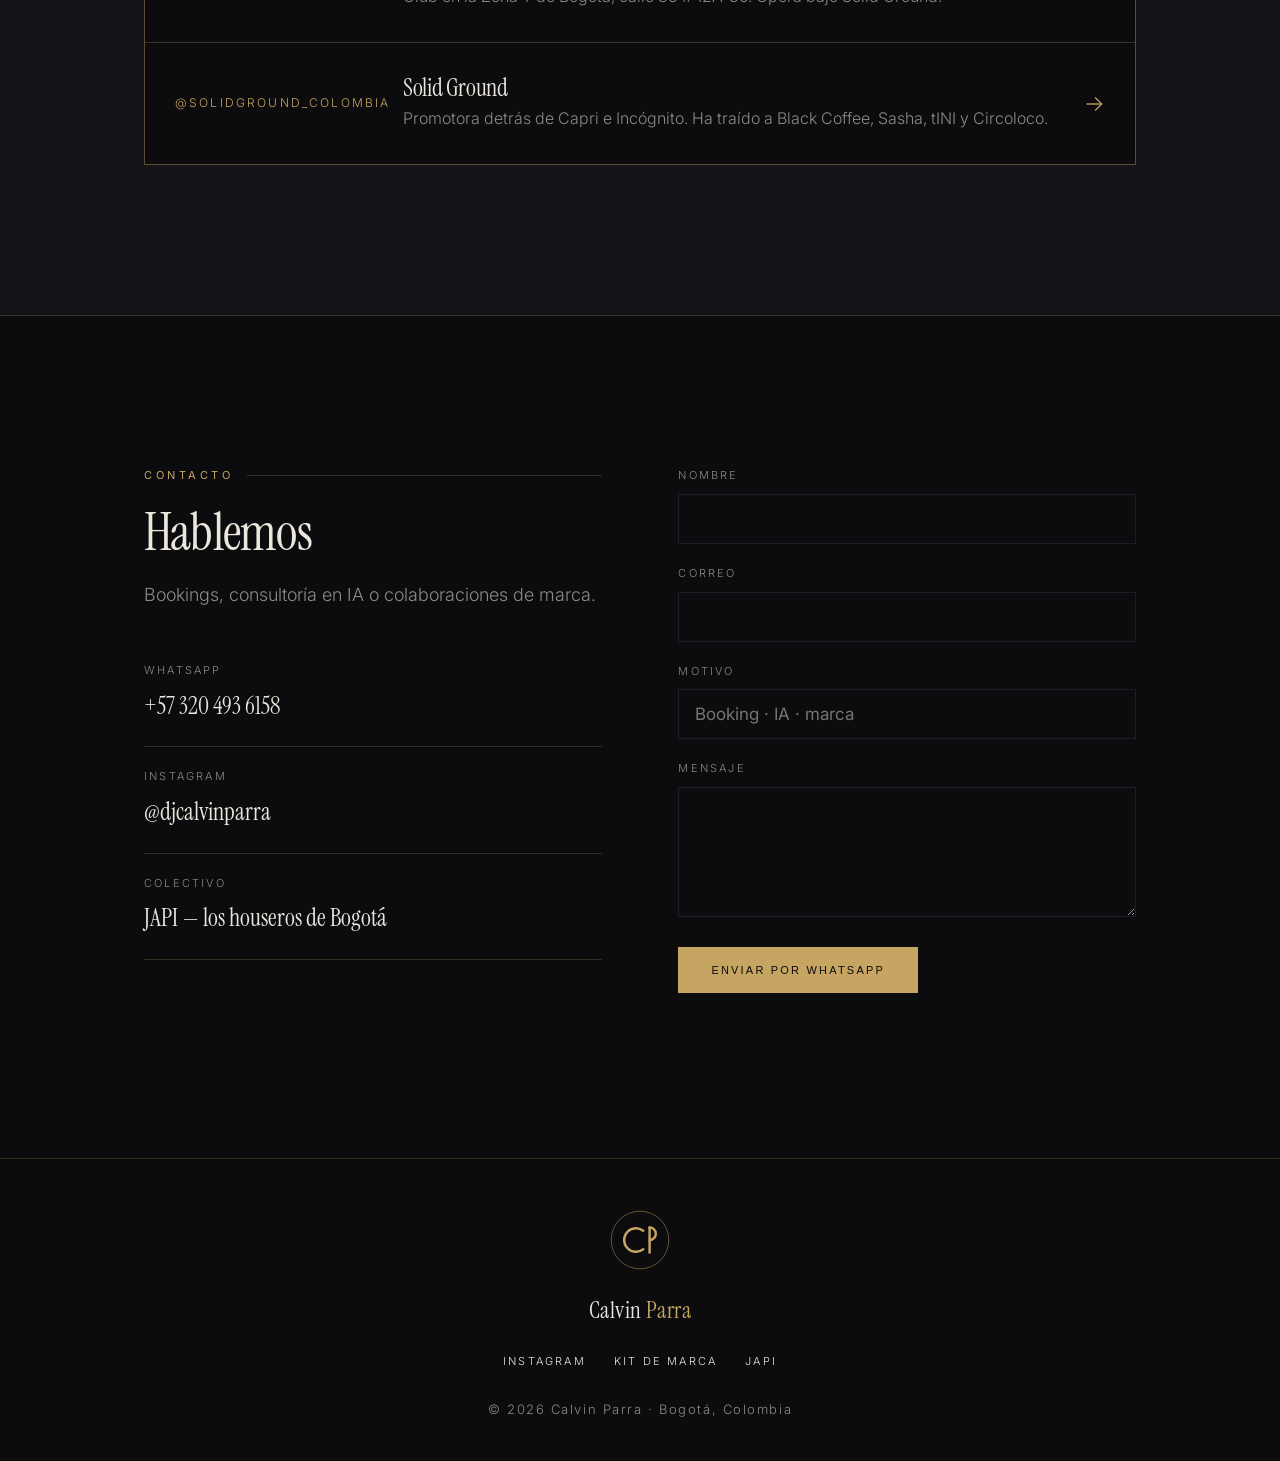
==== commit 653dcc5a: "feat: WhatsApp de Calvin como contacto en su web Mismo numero que en JAPI: es el de Calvin y hace de" ====
--- a/calvin/index.html
+++ b/calvin/index.html
@@ -140,8 +140,8 @@
       <h2 style="font-size:clamp(30px,5vw,52px);margin-bottom:20px">Hablemos</h2>
       <p style="color:var(--paper-dim)">Bookings, consultoría en IA o colaboraciones de marca.</p>
       <ul class="contact-list">
+        <li><span>WhatsApp</span><a href="https://wa.me/573204936158" target="_blank" rel="noopener">+57 320 493 6158</a></li>
         <li><span>Instagram</span><a href="https://www.instagram.com/djcalvinparra/" target="_blank" rel="noopener">@djcalvinparra</a></li>
-        <li><span>Correo</span><a href="mailto:hola@calvinparra.com">hola@calvinparra.com</a></li>
         <li><span>Colectivo</span><a href="../">JAPI — los houseros de Bogotá</a></li>
       </ul>
     </div>
@@ -162,7 +162,7 @@
         <label for="m">Mensaje</label>
         <textarea id="m" name="mensaje"></textarea>
       </div>
-      <button type="submit" class="btn btn-solid">Enviar</button>
+      <button type="submit" class="btn btn-solid">Enviar por WhatsApp</button>
       <p id="formNote" style="color:var(--paper-dim);font-size:15px;margin-top:14px"></p>
     </form>
   </div>
@@ -218,7 +218,7 @@
   io.observe(el);
 });
 
-const DESTINO = 'hola@calvinparra.com';
+const WHATSAPP = '573204936158';
 
 document.getElementById('contactForm').addEventListener('submit', e => {
   e.preventDefault();
@@ -231,8 +231,9 @@
     return;
   }
 
-  const asunto = val('a') ? `Calvin Parra · ${val('a')}` : 'Calvin Parra · contacto desde la web';
-  const cuerpo = [
+  const texto = [
+    'Hola Calvin, escribo desde tu web.',
+    '',
     `Nombre: ${val('n')}`,
     `Correo: ${val('e')}`,
     val('a') ? `Motivo: ${val('a')}` : null,
@@ -240,8 +241,8 @@
     val('m') || '(sin mensaje)'
   ].filter(l => l !== null).join('\n');
 
-  location.href = `mailto:${DESTINO}?subject=${encodeURIComponent(asunto)}&body=${encodeURIComponent(cuerpo)}`;
-  nota.textContent = `Se abrió tu correo con el mensaje listo para ${DESTINO}. Si no pasó nada, escribe directo a esa dirección.`;
+  window.open(`https://wa.me/${WHATSAPP}?text=${encodeURIComponent(texto)}`, '_blank', 'noopener');
+  nota.textContent = 'Se abrió WhatsApp con el mensaje listo. Si no pasó nada, escribe al +57 320 493 6158.';
 });
 </script>
 
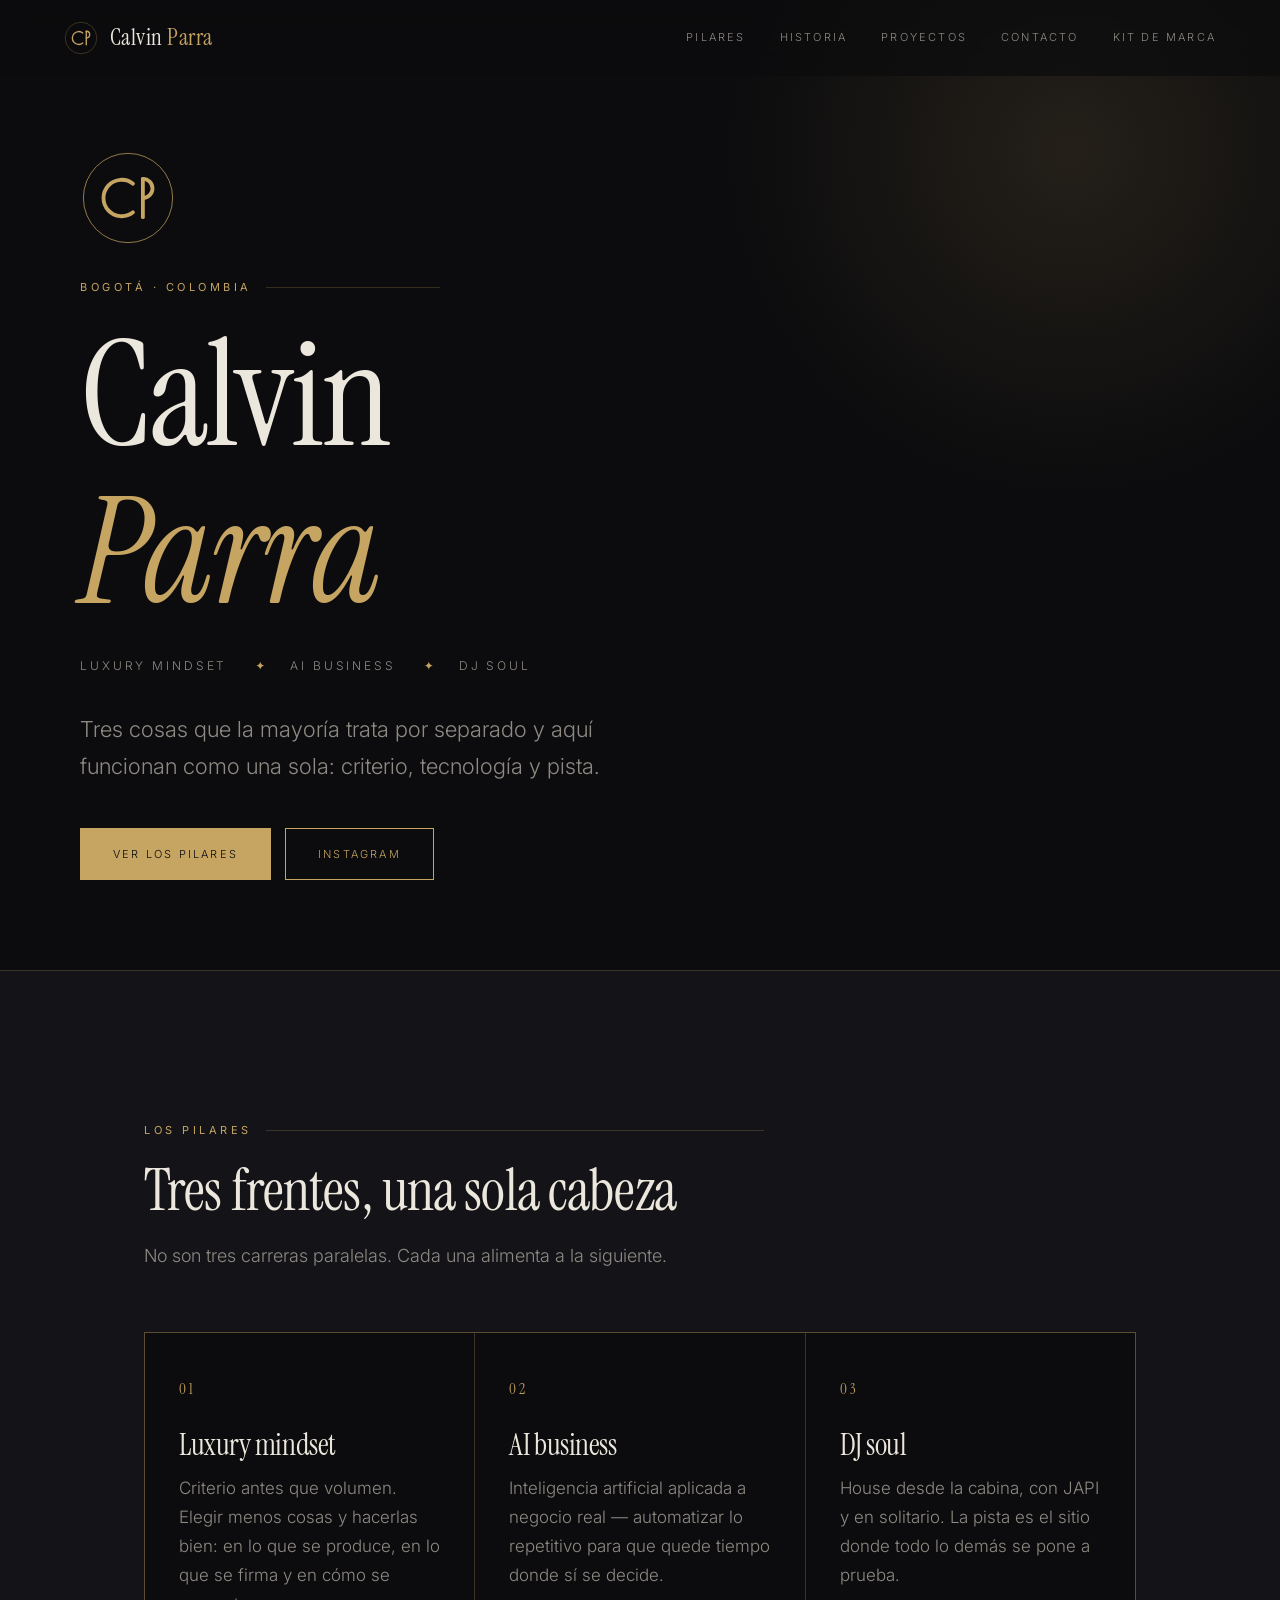
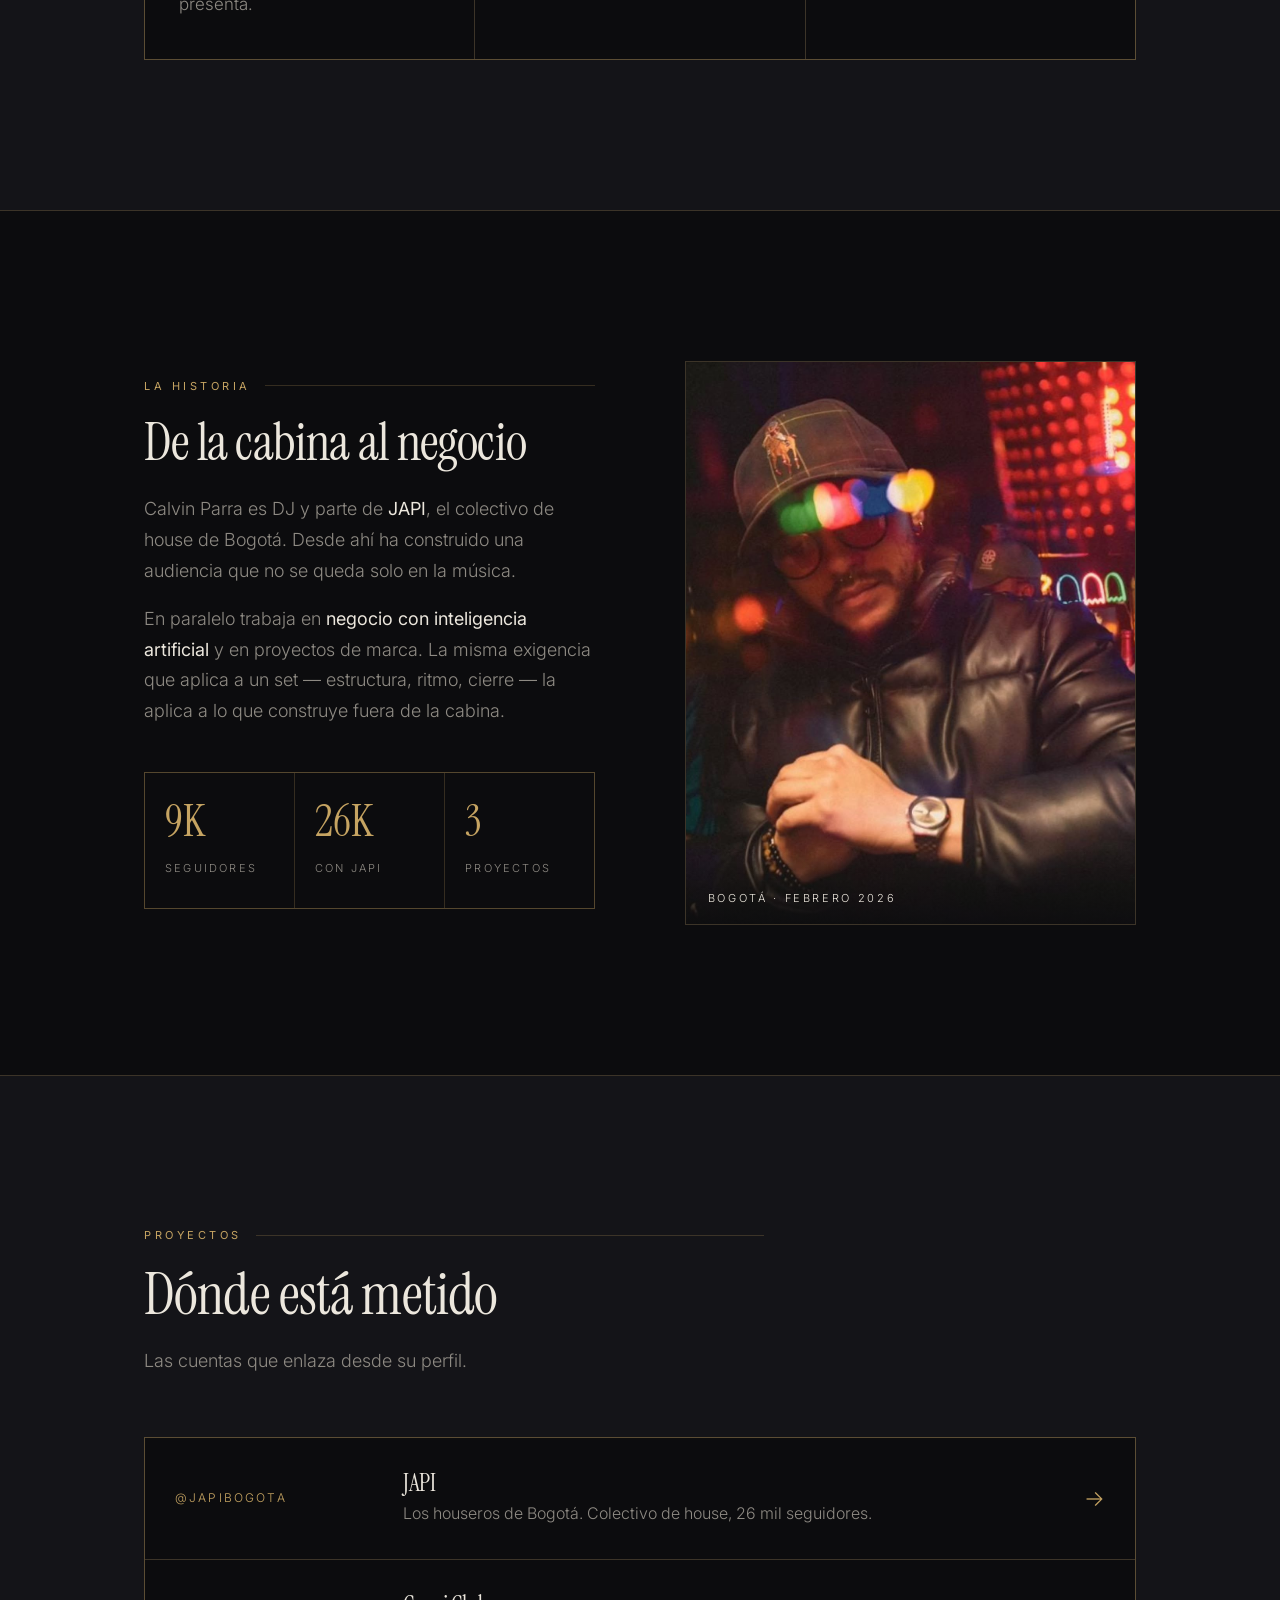
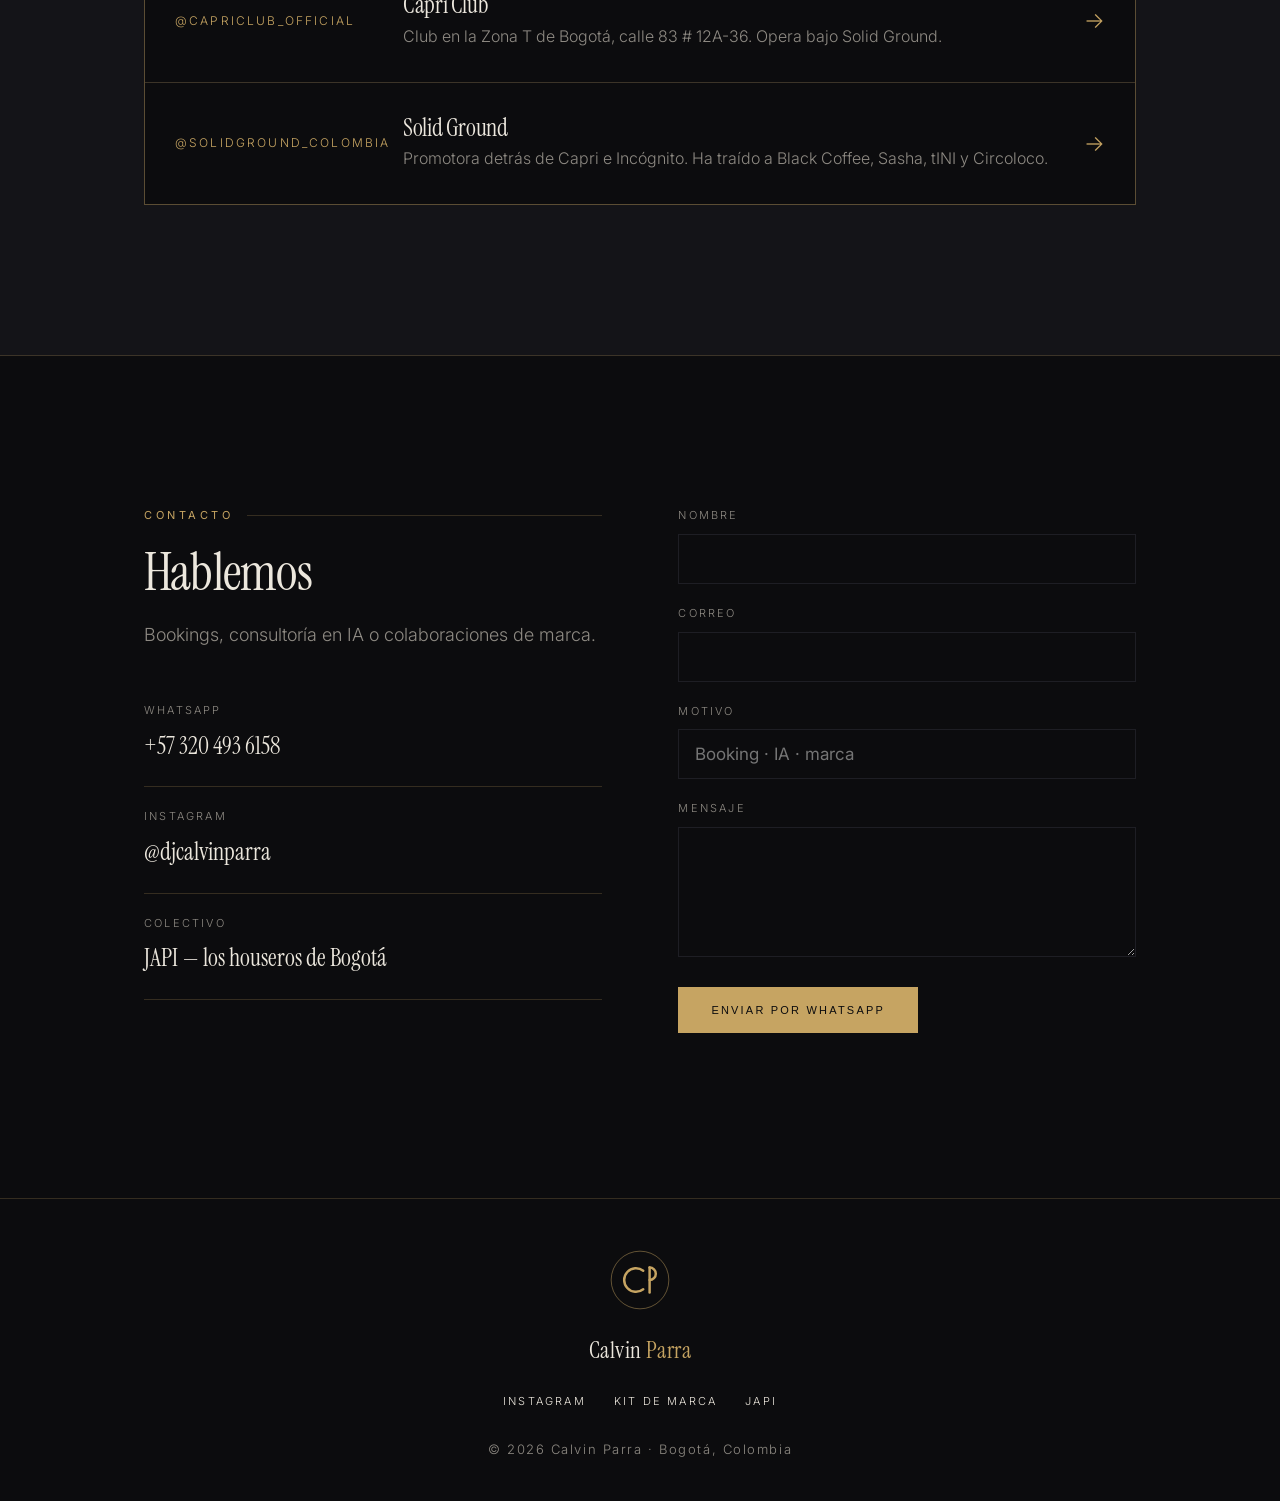
==== commit 3c07d019: "fix: antetitulos sin color de acento y accesibilidad de teclado Los .eyebrow salian en gris en 6 de " ====
--- a/calvin/index.html
+++ b/calvin/index.html
@@ -13,9 +13,11 @@
 <link rel="preconnect" href="https://fonts.googleapis.com">
 <link rel="preconnect" href="https://fonts.gstatic.com" crossorigin>
 <link href="https://fonts.googleapis.com/css2?family=Instrument+Serif:ital@0;1&family=Inter:wght@200;300;400&display=swap" rel="stylesheet">
-<link rel="stylesheet" href="assets/calvin.css?v=3">
+<link rel="stylesheet" href="assets/calvin.css?v=4">
 </head>
 <body>
+
+<a class="skip-link" href="#pilares">Saltar al contenido</a>
 
 <nav class="nav" id="nav">
   <a href="#top" class="brand brand-lockup"><img src="assets/brand/cp-monogram-gold.svg" alt=""><span>Calvin <em>Parra</em></span></a>
--- a/calvin/assets/calvin.css
+++ b/calvin/assets/calvin.css
@@ -45,6 +45,32 @@
 a {
   color: inherit;
   text-decoration: none;
+}
+
+/* Foco solo para teclado. Sin esto no se ve donde esta uno al tabular:
+   el fondo oscuro se come el anillo por defecto del navegador. */
+:focus-visible {
+  outline: 2px solid var(--gold);
+  outline-offset: 3px;
+}
+
+.skip-link {
+  position: absolute;
+  left: 50%;
+  top: 8px;
+  transform: translate(-50%, -160%);
+  z-index: 100;
+  background: var(--gold);
+  color: var(--ink);
+  font-size: 11px;
+  letter-spacing: 0.2em;
+  text-transform: uppercase;
+  padding: 14px 26px;
+  transition: transform 0.2s;
+}
+
+.skip-link:focus {
+  transform: translate(-50%, 0);
 }
 
 img {
@@ -270,7 +296,9 @@
   margin-bottom: 20px;
 }
 
-.section-head p {
+/* El :not(.eyebrow) es deliberado: un selector como ".section-head p" gana
+   por especificidad a ".eyebrow" y le roba el dorado al antetitulo. */
+.section-head p:not(.eyebrow) {
   color: var(--paper-dim);
   margin: 0;
 }
@@ -322,7 +350,7 @@
   align-items: center;
 }
 
-.bio p {
+.bio p:not(.eyebrow) {
   color: var(--paper-dim);
 }
 
